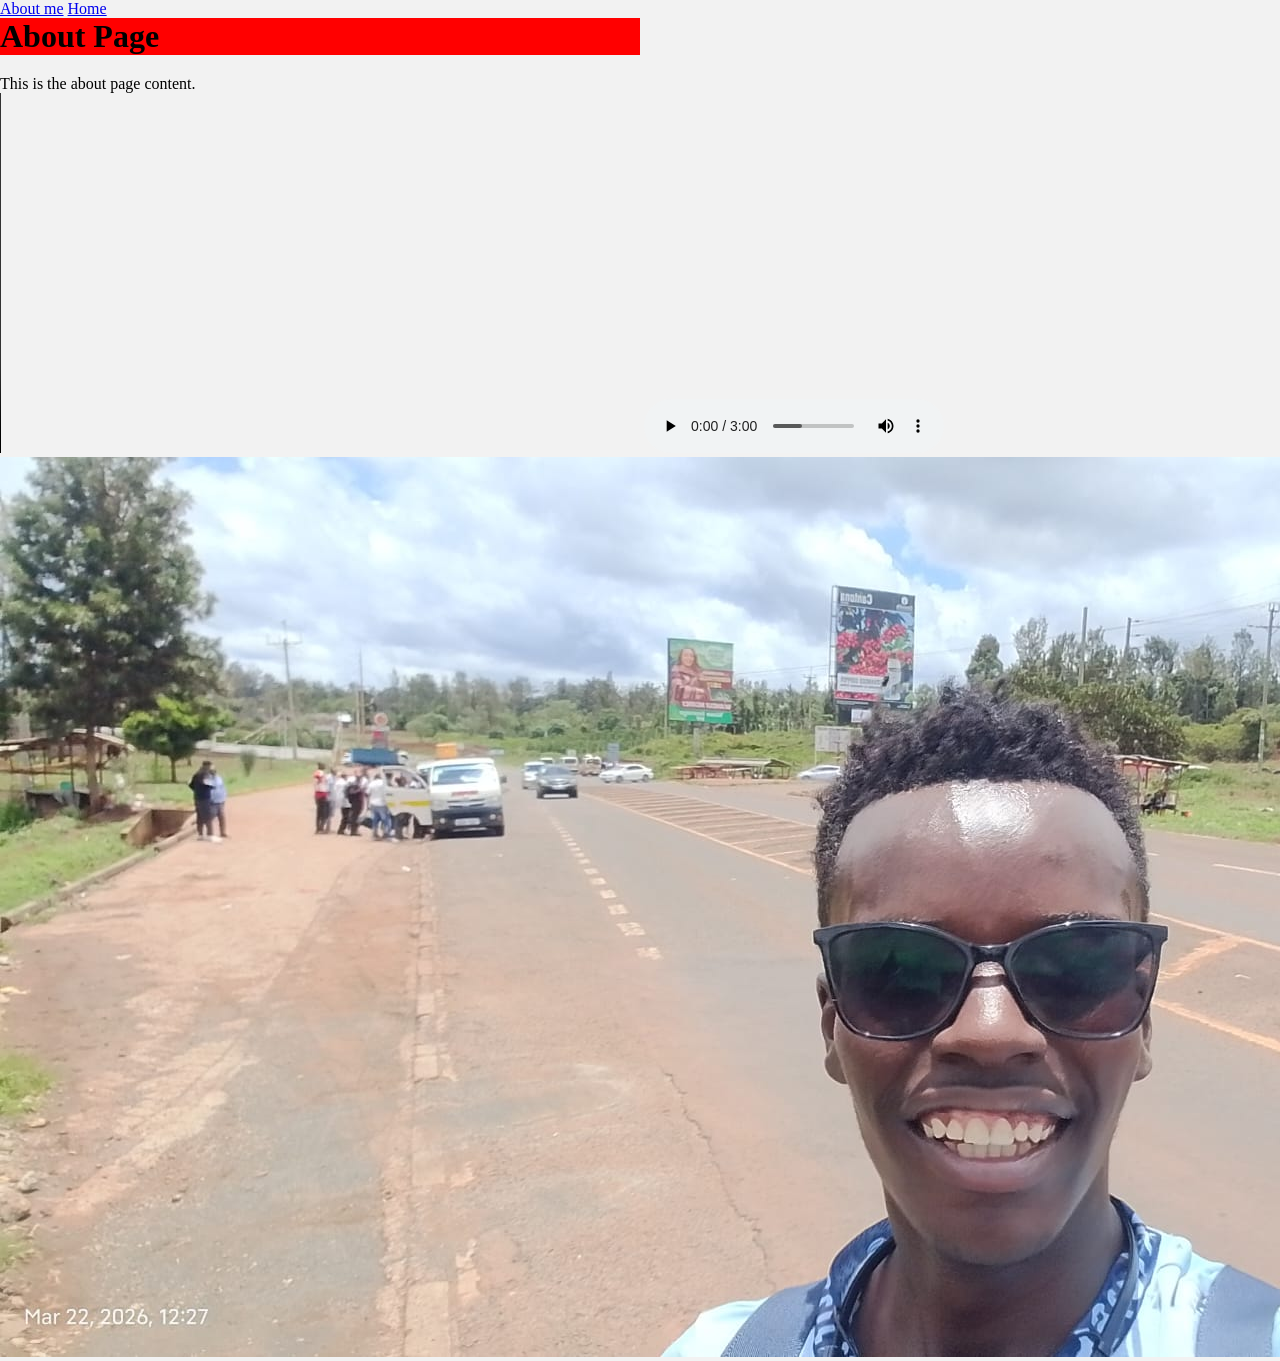
==== about.html @ 30c7c5c8 "first commit" ====
<!DOCTYPE html>
<html lang="en">

<head>
    <meta charset="UTF-8">
    <meta name="viewport" content="width=device-width, initial-scale=1.0">
    <title>about me</title>
    <link rel="stylesheet" href="style.css">
</head>

<body>
    <nav>
        <a href="about.html">About me</a>
        <a href="index.html">Home</a>

    </nav>

    <h1 id="Special">About Page</h1>
    <p>This is the about page content.</p>

    <video controls width="640" height="360">
        <source src="videoplayback.mp4" type="video/mp4">
    </video>

    <audio controls>
        <source src="Degree.mp3" type="audio/mpeg">
    </audio>

    <img class="pic1" src="me2.jpeg" alt="personal image">

</body>

</html>
---- style.css ----
/** Styling rule 

Select the element u want to style




**/
*{

    margin: 0;
    padding: 0;
    box-sizing: border-box;
}

body {

background-color:#f2f2f2;


}

#Special{

background-color: red;
width:50%;
margin-bottom: 20px;
}


.head1{

background-color: yellow;
width:100%;
height: 100px;
border: 2px dashed black;
margin-bottom: 20px;
}

.profile-container{

    position: relative;
    border: 2px solid black;
    height: 70vh;
    width: 45%;
}

.cover-photo{

    border: 2px solid green;
    height:200px;
}

.profile-photo{

    position: absolute;
    top:27%;
    left:5%;
    border: 2px solid orange;
    height: 150px;
    width: 150px;
    border-radius: 50%;

}

.Main{

    display: flex;
    border: 2px solid green;
    width: 80%;
    margin: auto;

}

.links{
    height: 100vh;
    border: 2px solid orange;
    width: 35%;

}

.posts{
    min-height: 100vh;
    border: 2px solid blue;
    width: 45%;
}
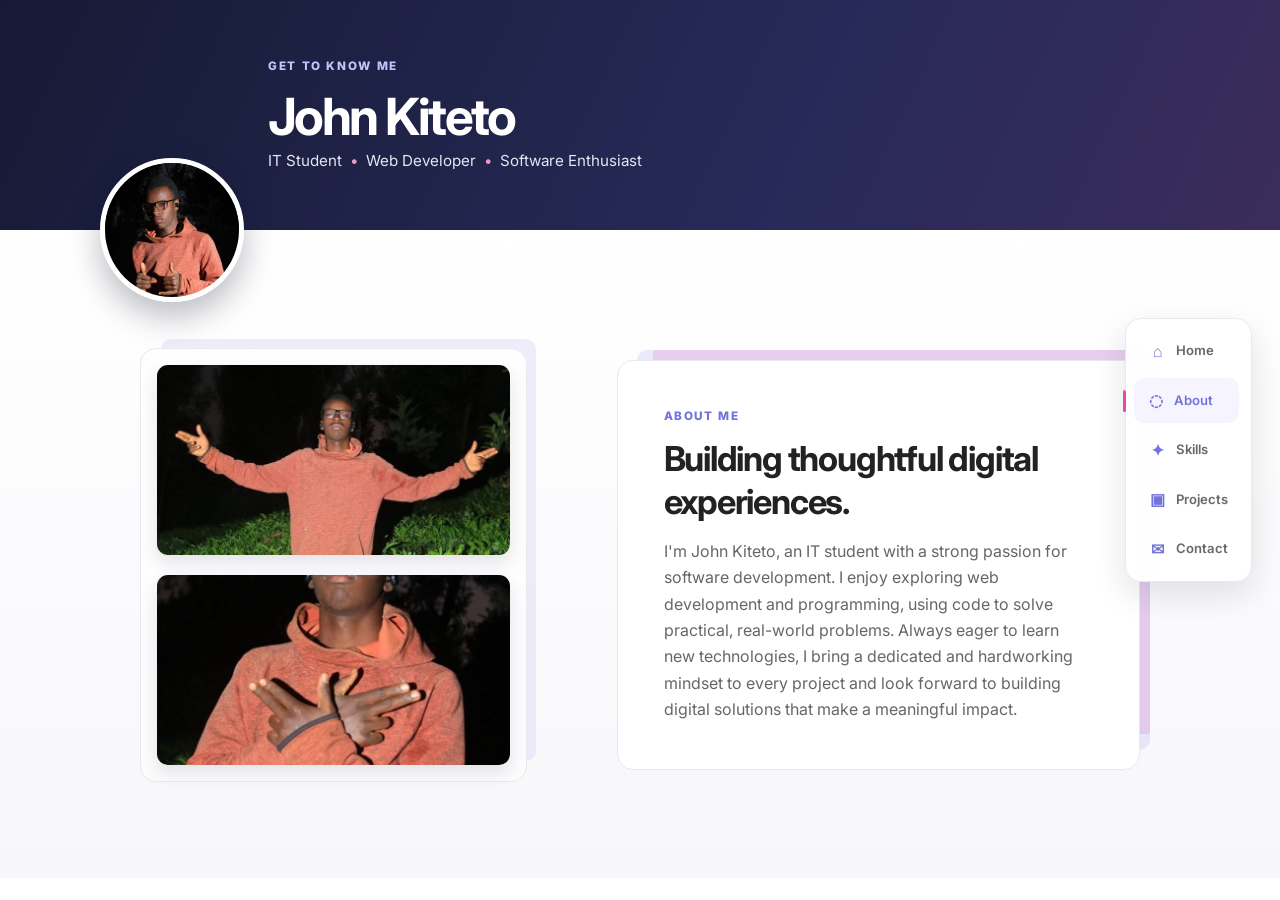
==== commit 128f58d9: "update3" ====
--- a/about.html
+++ b/about.html
@@ -1,33 +1,60 @@
 <!DOCTYPE html>
 <html lang="en">
-
 <head>
     <meta charset="UTF-8">
     <meta name="viewport" content="width=device-width, initial-scale=1.0">
-    <title>about me</title>
+    <meta name="description" content="About John Kiteto, an IT student and aspiring software developer.">
+    <title>About | John Kiteto</title>
+    <link rel="preconnect" href="https://fonts.googleapis.com">
+    <link rel="preconnect" href="https://fonts.gstatic.com" crossorigin>
+    <link href="https://fonts.googleapis.com/css2?family=Inter:wght@400;500;600;700;800&display=swap" rel="stylesheet">
     <link rel="stylesheet" href="style.css">
 </head>
+<body>
+    <header class="site-header">
+        <div class="header-content container">
+            <img class="profile-image" src="Bazuu2.jpeg" alt="Portrait of John Kiteto">
+            <div class="identity">
+                <p class="eyebrow">Get to know me</p>
+                <h1>John Kiteto</h1>
+                <p>IT Student <span>•</span> Web Developer <span>•</span> Software Enthusiast</p>
+            </div>
+        </div>
+    </header>
 
-<body>
-    <nav>
-        <a href="about.html">About me</a>
-        <a href="index.html">Home</a>
+    <button class="menu-toggle" type="button" aria-label="Open navigation menu" aria-expanded="false" aria-controls="site-nav">
+        <span></span><span></span><span></span>
+    </button>
 
+    <nav class="side-nav" id="site-nav" aria-label="Main navigation">
+        <a class="nav-link" href="index.html"><span class="nav-icon">⌂</span><span>Home</span></a>
+        <a class="nav-link active" href="about.html" aria-current="page"><span class="nav-icon">◌</span><span>About</span></a>
+        <a class="nav-link" href="index.html#skills"><span class="nav-icon">✦</span><span>Skills</span></a>
+        <a class="nav-link" href="index.html#projects"><span class="nav-icon">▣</span><span>Projects</span></a>
+        <a class="nav-link" href="index.html#contact"><span class="nav-icon">✉</span><span>Contact</span></a>
     </nav>
 
-    <h1 id="Special">About Page</h1>
-    <p>This is the about page content.</p>
+    <main>
+        <section class="hero section" aria-labelledby="about-title">
+            <div class="about-layout">
+                <div class="about-media" aria-label="Photos of John Kiteto">
+                    <figure class="about-image-card">
+                        <img src="bazuu3.jpeg" alt="John Kiteto outdoors">
+                    </figure>
+                    <figure class="about-image-card">
+                        <img src="bazuu4.jpeg" alt="John Kiteto smiling">
+                    </figure>
+                </div>
 
-    <video controls width="640" height="360">
-        <source src="videoplayback.mp4" type="video/mp4">
-    </video>
+                <div class="about-copy">
+                    <p class="section-label">About me</p>
+                    <h2 id="about-title">Building thoughtful digital experiences.</h2>
+                    <p>I'm John Kiteto, an IT student with a strong passion for software development. I enjoy exploring web development and programming, using code to solve practical, real-world problems. Always eager to learn new technologies, I bring a dedicated and hardworking mindset to every project and look forward to building digital solutions that make a meaningful impact.</p>
+                </div>
+            </div>
+        </section>
+    </main>
 
-    <audio controls>
-        <source src="Degree.mp3" type="audio/mpeg">
-    </audio>
-
-    <img class="pic1" src="me2.jpeg" alt="personal image">
-
+    <script src="script.js"></script>
 </body>
-
-</html>+</html>
--- a/style.css
+++ b/style.css
@@ -1,86 +1,62 @@
-/** Styling rule 
+/* Base */
+:root { --primary: #7272da; --accent: #e84aa9; --ink: #222; --muted: #666; --soft: #f7f7fb; --line: #e8e8f0; }
+* { box-sizing: border-box; }
+html { scroll-behavior: smooth; }
+body { margin: 0; color: var(--ink); background: #fff; font-family: "Inter", sans-serif; line-height: 1.65; }
+.container { width: min(1080px, calc(100% - 48px)); margin: 0 auto; }
+.section { padding: 96px 32px; }
+.section-label, .eyebrow { margin: 0 0 10px; color: var(--primary); font-size: .73rem; font-weight: 800; letter-spacing: .14em; text-transform: uppercase; }
+h1, h2, p { margin-top: 0; }
 
-Select the element u want to style
+/* Header */
+.site-header { position: relative; min-height: 25vh; height: 230px; background: linear-gradient(115deg, #161a34 0%, #272a58 62%, #3b2c5b 100%); color: white; }
+.header-content { height: 100%; display: flex; align-items: center; gap: 30px; padding-left: 168px; }
+.profile-image { position: absolute; width: 144px; height: 144px; object-fit: cover; border: 5px solid #fff; border-radius: 50%; box-shadow: 0 14px 32px rgba(10, 13, 34, .28); transform: translateY(50%); left: max(24px, calc((100% - 1080px) / 2)); bottom: 0; z-index: 1; }
+.identity { padding-left: 0; }
+.identity .eyebrow { color: #c4c5ff; }
+.identity h1 { margin-bottom: 2px; font-size: clamp(2rem, 4vw, 3.2rem); line-height: 1.15; letter-spacing: -.05em; }
+.identity p:last-child { margin: 0; color: #e5e5f1; font-size: .95rem; }
+.identity span { color: #ef98c7; padding: 0 4px; }
 
+/* Fixed desktop navigation */
+.side-nav { position: fixed; z-index: 5; right: 28px; top: 50%; transform: translateY(-50%); display: grid; gap: 5px; padding: 10px; background: rgba(255, 255, 255, .94); border: 1px solid var(--line); border-radius: 16px; box-shadow: 0 12px 32px rgba(23, 25, 52, .12); backdrop-filter: blur(10px); }
+.nav-link { position: relative; display: flex; align-items: center; gap: 10px; padding: 9px 13px; border-radius: 10px; color: var(--muted); font-size: .82rem; font-weight: 600; text-decoration: none; transition: color .2s ease, background .2s ease, transform .2s ease; }
+.nav-icon { width: 17px; text-align: center; color: var(--primary); font-size: 1rem; }
+.nav-link::before { position: absolute; left: -11px; width: 3px; height: 0; border-radius: 4px; background: var(--accent); content: ""; transition: height .2s ease; }
+.nav-link:hover, .nav-link.active { color: var(--primary); background: #f6f5ff; transform: translateX(-2px); }
+.nav-link.active::before { height: 22px; }
+.menu-toggle { display: none; }
 
+/* Main content */
+.hero { padding-top: 118px; background: linear-gradient(180deg, #fff 0%, var(--soft) 100%); min-height: 630px; }
+.about-layout { display: grid; grid-template-columns: minmax(260px, .85fr) minmax(0, 1.15fr); align-items: center; gap: clamp(42px, 7vw, 96px); width: min(1000px, 100%); margin: 0 auto; }
+.about-media { display: grid; gap: 20px; padding: 16px; border: 1px solid var(--line); border-radius: 16px; background: rgba(255, 255, 255, .7); box-shadow: 15px -15px 0 -6px rgba(114, 114, 218, .11); }
+.about-image-card { margin: 0; overflow: hidden; border-radius: 11px; box-shadow: 0 8px 18px rgba(35, 36, 71, .12); }
+.about-image-card img { display: block; width: 100%; height: 190px; object-fit: cover; transition: transform .3s ease; }
+.about-image-card:hover img { transform: scale(1.045); }
+.about-image-card:hover { box-shadow: 0 14px 25px rgba(35, 36, 71, .18); transform: translateY(-3px); }
+.about-image-card { transition: transform .25s ease, box-shadow .25s ease; }
+.about-copy { padding: clamp(28px, 4vw, 46px); border: 1px solid var(--line); border-radius: 16px; background: #fff; box-shadow: 15px -15px 0 -5px rgba(114, 114, 218, .14), 23px -23px 0 -13px rgba(232, 74, 169, .18); animation: fade-up .8s cubic-bezier(.2, .8, .2, 1) both; }
+.about-copy h2 { margin-bottom: 15px; font-size: clamp(1.55rem, 3vw, 2.15rem); line-height: 1.25; letter-spacing: -.035em; }
+.about-copy p:last-child { margin-bottom: 0; color: var(--muted); font-size: 1rem; }
+.intro-card { position: relative; width: min(700px, 100%); margin: 0 auto; padding: clamp(30px, 5vw, 52px); border: 1px solid var(--line); border-radius: 16px; background: #fff; box-shadow: 15px -15px 0 -5px rgba(114, 114, 218, .14), 23px -23px 0 -13px rgba(232, 74, 169, .18); animation: fade-up .8s cubic-bezier(.2, .8, .2, 1) both; }
+.intro-card h2, .support-section h2 { margin-bottom: 15px; font-size: clamp(1.55rem, 3vw, 2.15rem); line-height: 1.25; letter-spacing: -.035em; }
+.intro-card p:last-child { margin-bottom: 0; color: var(--muted); font-size: 1rem; }
+.laptop-gallery { display: flex; justify-content: center; gap: clamp(18px, 4vw, 48px); margin: 86px auto 0; width: min(760px, 100%); }
+.laptop-card { width: 180px; padding: 14px 13px 10px; border: 1px solid var(--line); border-radius: 13px; background: rgba(255,255,255,.8); text-align: center; box-shadow: 0 8px 18px rgba(35, 36, 71, .06); transition: transform .25s ease, box-shadow .25s ease; }
+.laptop-card:hover { transform: translateY(-8px) scale(1.035); box-shadow: 0 17px 28px rgba(35, 36, 71, .16); }
+.laptop-screen { position: relative; height: 96px; display: grid; place-items: center; border: 5px solid #252942; border-bottom-width: 7px; border-radius: 8px 8px 3px 3px; background: #f7f7ff; overflow: hidden; }
+.laptop-screen::after { position: absolute; inset: 13px; border-radius: 3px; background: linear-gradient(135deg, rgba(255,255,255,.8), transparent); content: ""; }
+.laptop-screen span { position: relative; z-index: 1; font-size: 1.4rem; font-weight: 800; }
+.laptop-purple .laptop-screen { background: #e8e6ff; color: var(--primary); }.laptop-pink .laptop-screen { background: #ffe8f3; color: var(--accent); }.laptop-dark .laptop-screen { background: #343761; color: #fff; }
+.laptop-base { width: calc(100% + 18px); height: 8px; margin: 0 -9px; border-radius: 1px 1px 8px 8px; background: #b9bac5; }
+.laptop-card p { margin: 10px 0 0; color: var(--muted); font-size: .72rem; font-weight: 700; }
+.support-section { padding-block: 80px; border-top: 1px solid var(--line); text-align: center; }.support-section:nth-of-type(odd) { background: var(--soft); }.support-section h2 { margin-inline: auto; max-width: 620px; }
+.skill-list { display: flex; flex-wrap: wrap; justify-content: center; gap: 10px; margin-top: 25px; }.skill-list span { padding: 8px 14px; border-radius: 100px; background: #f0efff; color: #5555ad; font-size: .82rem; font-weight: 600; }.contact-link { color: var(--accent); font-weight: 700; text-decoration: none; }.contact-link:hover { text-decoration: underline; }
 
+@keyframes fade-up { from { opacity: 0; transform: translateY(24px); } to { opacity: 1; transform: translateY(0); } }
 
-**/
-*{
-
-    margin: 0;
-    padding: 0;
-    box-sizing: border-box;
-}
-
-body {
-
-background-color:#f2f2f2;
-
-
-}
-
-#Special{
-
-background-color: red;
-width:50%;
-margin-bottom: 20px;
-}
-
-
-.head1{
-
-background-color: yellow;
-width:100%;
-height: 100px;
-border: 2px dashed black;
-margin-bottom: 20px;
-}
-
-.profile-container{
-
-    position: relative;
-    border: 2px solid black;
-    height: 70vh;
-    width: 45%;
-}
-
-.cover-photo{
-
-    border: 2px solid green;
-    height:200px;
-}
-
-.profile-photo{
-
-    position: absolute;
-    top:27%;
-    left:5%;
-    border: 2px solid orange;
-    height: 150px;
-    width: 150px;
-    border-radius: 50%;
-
-}
-
-.Main{
-
-    display: flex;
-    border: 2px solid green;
-    width: 80%;
-    margin: auto;
-
-}
-
-.links{
-    height: 100vh;
-    border: 2px solid orange;
-    width: 35%;
-
-}
-
-.posts{
-    min-height: 100vh;
-    border: 2px solid blue;
-    width: 45%;
-}
+/* Responsive layout */
+@media (max-width: 820px) { .site-header { height: 245px; }.header-content { padding-left: 142px; }.profile-image { width: 118px; height: 118px; }.side-nav { right: 16px; }.nav-link { padding: 8px 10px; }.nav-link span:last-child { display: none; }.hero { padding-top: 96px; }.about-layout { gap: 32px; }.about-image-card img { height: 160px; }.about-copy { padding: 30px; } }
+@media (max-width: 600px) { .site-header { height: 345px; }.header-content { justify-content: center; padding: 32px 24px 100px; text-align: center; }.profile-image { top: auto; bottom: 0; left: 50%; width: 132px; height: 132px; transform: translate(-50%, 50%); }.identity { padding-top: 0; }.identity h1 { font-size: 2.25rem; }.identity p:last-child { font-size: .8rem; }.menu-toggle { position: fixed; top: 16px; right: 16px; z-index: 7; display: grid; gap: 4px; width: 44px; height: 44px; padding: 12px; border: 1px solid var(--line); border-radius: 12px; background: #fff; box-shadow: 0 8px 22px rgba(23, 25, 52, .14); cursor: pointer; }.menu-toggle span { height: 2px; background: var(--primary); transition: transform .2s ease, opacity .2s ease; }.menu-toggle[aria-expanded="true"] span:first-child { transform: translateY(6px) rotate(45deg); }.menu-toggle[aria-expanded="true"] span:nth-child(2) { opacity: 0; }.menu-toggle[aria-expanded="true"] span:last-child { transform: translateY(-6px) rotate(-45deg); }.side-nav { top: 70px; right: 16px; transform: translateX(130%); width: 190px; gap: 7px; padding: 12px; transition: transform .25s ease; }.side-nav.open { transform: translateX(0); }.nav-link span:last-child { display: inline; }.nav-link { padding: 10px 13px; }.hero, .section { padding-inline: 20px; }.hero { padding-top: 92px; }.about-layout { grid-template-columns: 1fr; gap: 36px; }.about-image-card img { height: min(58vw, 280px); }.about-copy { padding: 30px 24px; box-shadow: 11px -11px 0 -5px rgba(114, 114, 218, .14), 16px -16px 0 -11px rgba(232, 74, 169, .18); }.intro-card { padding: 30px 24px; box-shadow: 11px -11px 0 -5px rgba(114, 114, 218, .14), 16px -16px 0 -11px rgba(232, 74, 169, .18); }.laptop-gallery { display: grid; grid-template-columns: repeat(2, minmax(0, 1fr)); gap: 16px; margin-top: 62px; }.laptop-card { width: 100%; }.laptop-card:last-child { grid-column: 1 / -1; width: calc(50% - 8px); justify-self: center; } }
+@media (max-width: 380px) { .identity p:last-child span { padding: 0 1px; }.laptop-gallery { grid-template-columns: 1fr; }.laptop-card:last-child { grid-column: auto; width: 100%; } }
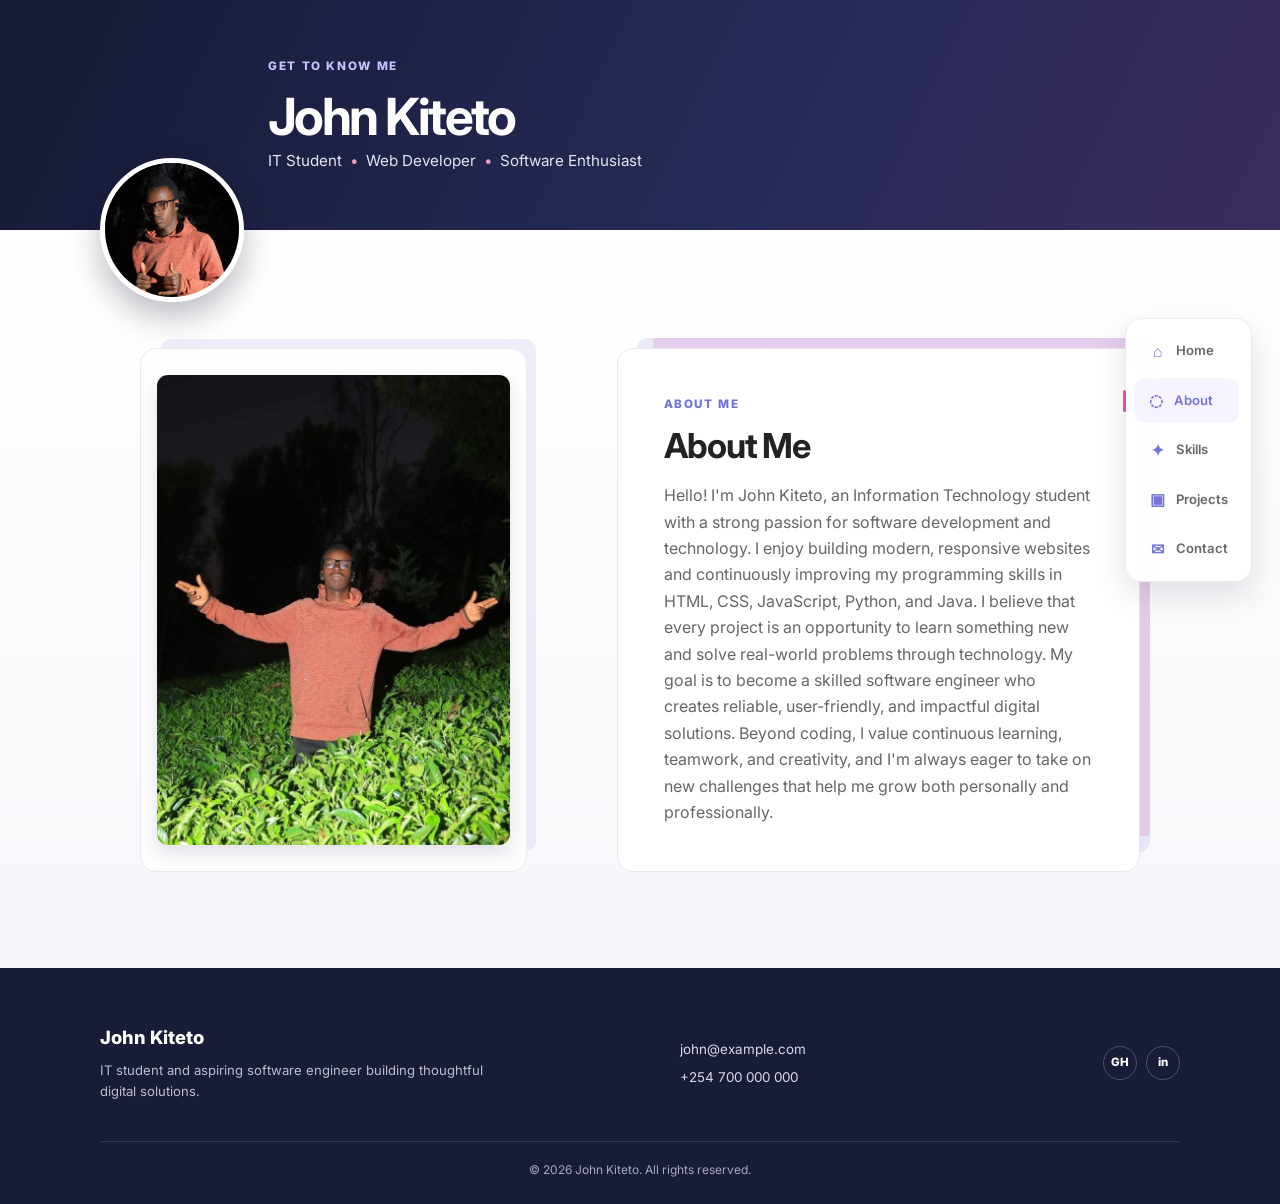
==== commit fd3b529a: "update6" ====
--- a/about.html
+++ b/about.html
@@ -37,24 +37,23 @@
     <main>
         <section class="hero section" aria-labelledby="about-title">
             <div class="about-layout">
-                <div class="about-media" aria-label="Photos of John Kiteto">
+                <div class="about-media about-media--single" aria-label="Photo of John Kiteto">
                     <figure class="about-image-card">
                         <img src="bazuu3.jpeg" alt="John Kiteto outdoors">
-                    </figure>
-                    <figure class="about-image-card">
-                        <img src="bazuu4.jpeg" alt="John Kiteto smiling">
                     </figure>
                 </div>
 
                 <div class="about-copy">
                     <p class="section-label">About me</p>
-                    <h2 id="about-title">Building thoughtful digital experiences.</h2>
-                    <p>I'm John Kiteto, an IT student with a strong passion for software development. I enjoy exploring web development and programming, using code to solve practical, real-world problems. Always eager to learn new technologies, I bring a dedicated and hardworking mindset to every project and look forward to building digital solutions that make a meaningful impact.</p>
+                    <h2 id="about-title">About Me</h2>
+                    <p>Hello! I'm John Kiteto, an Information Technology student with a strong passion for software development and technology. I enjoy building modern, responsive websites and continuously improving my programming skills in HTML, CSS, JavaScript, Python, and Java. I believe that every project is an opportunity to learn something new and solve real-world problems through technology. My goal is to become a skilled software engineer who creates reliable, user-friendly, and impactful digital solutions. Beyond coding, I value continuous learning, teamwork, and creativity, and I'm always eager to take on new challenges that help me grow both personally and professionally.</p>
                 </div>
             </div>
         </section>
     </main>
 
+    <div data-site-footer></div>
+
     <script src="script.js"></script>
 </body>
 </html>
--- a/style.css
+++ b/style.css
@@ -36,6 +36,8 @@
 .about-image-card:hover img { transform: scale(1.045); }
 .about-image-card:hover { box-shadow: 0 14px 25px rgba(35, 36, 71, .18); transform: translateY(-3px); }
 .about-image-card { transition: transform .25s ease, box-shadow .25s ease; }
+.about-media--single { align-content: center; min-height: 100%; }
+.about-media--single .about-image-card img { height: 470px; }
 .about-copy { padding: clamp(28px, 4vw, 46px); border: 1px solid var(--line); border-radius: 16px; background: #fff; box-shadow: 15px -15px 0 -5px rgba(114, 114, 218, .14), 23px -23px 0 -13px rgba(232, 74, 169, .18); animation: fade-up .8s cubic-bezier(.2, .8, .2, 1) both; }
 .about-copy h2 { margin-bottom: 15px; font-size: clamp(1.55rem, 3vw, 2.15rem); line-height: 1.25; letter-spacing: -.035em; }
 .about-copy p:last-child { margin-bottom: 0; color: var(--muted); font-size: 1rem; }
@@ -54,9 +56,12 @@
 .support-section { padding-block: 80px; border-top: 1px solid var(--line); text-align: center; }.support-section:nth-of-type(odd) { background: var(--soft); }.support-section h2 { margin-inline: auto; max-width: 620px; }
 .skill-list { display: flex; flex-wrap: wrap; justify-content: center; gap: 10px; margin-top: 25px; }.skill-list span { padding: 8px 14px; border-radius: 100px; background: #f0efff; color: #5555ad; font-size: .82rem; font-weight: 600; }.contact-link { color: var(--accent); font-weight: 700; text-decoration: none; }.contact-link:hover { text-decoration: underline; }
 
+/* Shared footer */
+.site-footer { padding: 54px 0 24px; background: #181c37; color: #e5e5f1; }.footer-content { display: grid; grid-template-columns: minmax(220px, 1.4fr) 1fr auto; align-items: center; gap: 32px; }.footer-name { color: #fff; font-size: 1.15rem; font-weight: 800; text-decoration: none; }.footer-content p { max-width: 390px; margin: 7px 0 0; color: #bdbed0; font-size: .82rem; }.footer-contact { display: grid; gap: 6px; }.footer-contact a { color: #d9d9eb; font-size: .84rem; text-decoration: none; }.footer-contact a:hover, .footer-name:hover { color: #ef98c7; }.social-links { display: flex; gap: 9px; }.social-links a { display: grid; width: 34px; height: 34px; place-items: center; border: 1px solid rgba(255,255,255,.23); border-radius: 50%; color: #fff; font-size: .72rem; font-weight: 800; text-decoration: none; transition: background .2s ease, transform .2s ease; }.social-links a:hover { background: var(--primary); transform: translateY(-3px); }.copyright { margin: 38px auto 0; padding-top: 18px; width: min(1080px, calc(100% - 48px)); border-top: 1px solid rgba(255,255,255,.12); color: #a6a7bd; font-size: .75rem; text-align: center; }
+
 @keyframes fade-up { from { opacity: 0; transform: translateY(24px); } to { opacity: 1; transform: translateY(0); } }
 
 /* Responsive layout */
-@media (max-width: 820px) { .site-header { height: 245px; }.header-content { padding-left: 142px; }.profile-image { width: 118px; height: 118px; }.side-nav { right: 16px; }.nav-link { padding: 8px 10px; }.nav-link span:last-child { display: none; }.hero { padding-top: 96px; }.about-layout { gap: 32px; }.about-image-card img { height: 160px; }.about-copy { padding: 30px; } }
-@media (max-width: 600px) { .site-header { height: 345px; }.header-content { justify-content: center; padding: 32px 24px 100px; text-align: center; }.profile-image { top: auto; bottom: 0; left: 50%; width: 132px; height: 132px; transform: translate(-50%, 50%); }.identity { padding-top: 0; }.identity h1 { font-size: 2.25rem; }.identity p:last-child { font-size: .8rem; }.menu-toggle { position: fixed; top: 16px; right: 16px; z-index: 7; display: grid; gap: 4px; width: 44px; height: 44px; padding: 12px; border: 1px solid var(--line); border-radius: 12px; background: #fff; box-shadow: 0 8px 22px rgba(23, 25, 52, .14); cursor: pointer; }.menu-toggle span { height: 2px; background: var(--primary); transition: transform .2s ease, opacity .2s ease; }.menu-toggle[aria-expanded="true"] span:first-child { transform: translateY(6px) rotate(45deg); }.menu-toggle[aria-expanded="true"] span:nth-child(2) { opacity: 0; }.menu-toggle[aria-expanded="true"] span:last-child { transform: translateY(-6px) rotate(-45deg); }.side-nav { top: 70px; right: 16px; transform: translateX(130%); width: 190px; gap: 7px; padding: 12px; transition: transform .25s ease; }.side-nav.open { transform: translateX(0); }.nav-link span:last-child { display: inline; }.nav-link { padding: 10px 13px; }.hero, .section { padding-inline: 20px; }.hero { padding-top: 92px; }.about-layout { grid-template-columns: 1fr; gap: 36px; }.about-image-card img { height: min(58vw, 280px); }.about-copy { padding: 30px 24px; box-shadow: 11px -11px 0 -5px rgba(114, 114, 218, .14), 16px -16px 0 -11px rgba(232, 74, 169, .18); }.intro-card { padding: 30px 24px; box-shadow: 11px -11px 0 -5px rgba(114, 114, 218, .14), 16px -16px 0 -11px rgba(232, 74, 169, .18); }.laptop-gallery { display: grid; grid-template-columns: repeat(2, minmax(0, 1fr)); gap: 16px; margin-top: 62px; }.laptop-card { width: 100%; }.laptop-card:last-child { grid-column: 1 / -1; width: calc(50% - 8px); justify-self: center; } }
+@media (max-width: 820px) { .site-header { height: 245px; }.header-content { padding-left: 142px; }.profile-image { width: 118px; height: 118px; }.side-nav { right: 16px; }.nav-link { padding: 8px 10px; }.nav-link span:last-child { display: none; }.hero { padding-top: 96px; }.about-layout { gap: 32px; }.about-image-card img { height: 160px; }.about-media--single .about-image-card img { height: 390px; }.about-copy { padding: 30px; }.footer-content { grid-template-columns: 1.3fr 1fr auto; gap: 20px; } }
+@media (max-width: 600px) { .site-header { height: 345px; }.header-content { justify-content: center; padding: 32px 24px 100px; text-align: center; }.profile-image { top: auto; bottom: 0; left: 50%; width: 132px; height: 132px; transform: translate(-50%, 50%); }.identity { padding-top: 0; }.identity h1 { font-size: 2.25rem; }.identity p:last-child { font-size: .8rem; }.menu-toggle { position: fixed; top: 16px; right: 16px; z-index: 7; display: grid; gap: 4px; width: 44px; height: 44px; padding: 12px; border: 1px solid var(--line); border-radius: 12px; background: #fff; box-shadow: 0 8px 22px rgba(23, 25, 52, .14); cursor: pointer; }.menu-toggle span { height: 2px; background: var(--primary); transition: transform .2s ease, opacity .2s ease; }.menu-toggle[aria-expanded="true"] span:first-child { transform: translateY(6px) rotate(45deg); }.menu-toggle[aria-expanded="true"] span:nth-child(2) { opacity: 0; }.menu-toggle[aria-expanded="true"] span:last-child { transform: translateY(-6px) rotate(-45deg); }.side-nav { top: 70px; right: 16px; transform: translateX(130%); width: 190px; gap: 7px; padding: 12px; transition: transform .25s ease; }.side-nav.open { transform: translateX(0); }.nav-link span:last-child { display: inline; }.nav-link { padding: 10px 13px; }.hero, .section { padding-inline: 20px; }.hero { padding-top: 92px; }.about-layout { grid-template-columns: 1fr; gap: 36px; }.about-image-card img { height: min(58vw, 280px); }.about-media--single .about-image-card img { height: min(105vw, 440px); }.about-copy { padding: 30px 24px; box-shadow: 11px -11px 0 -5px rgba(114, 114, 218, .14), 16px -16px 0 -11px rgba(232, 74, 169, .18); }.intro-card { padding: 30px 24px; box-shadow: 11px -11px 0 -5px rgba(114, 114, 218, .14), 16px -16px 0 -11px rgba(232, 74, 169, .18); }.laptop-gallery { display: grid; grid-template-columns: repeat(2, minmax(0, 1fr)); gap: 16px; margin-top: 62px; }.laptop-card { width: 100%; }.laptop-card:last-child { grid-column: 1 / -1; width: calc(50% - 8px); justify-self: center; }.footer-content { grid-template-columns: 1fr; text-align: center; }.footer-content p { margin-inline: auto; }.footer-contact { justify-items: center; }.social-links { justify-content: center; }.copyright { width: min(100% - 40px, 1080px); margin-top: 30px; } }
 @media (max-width: 380px) { .identity p:last-child span { padding: 0 1px; }.laptop-gallery { grid-template-columns: 1fr; }.laptop-card:last-child { grid-column: auto; width: 100%; } }
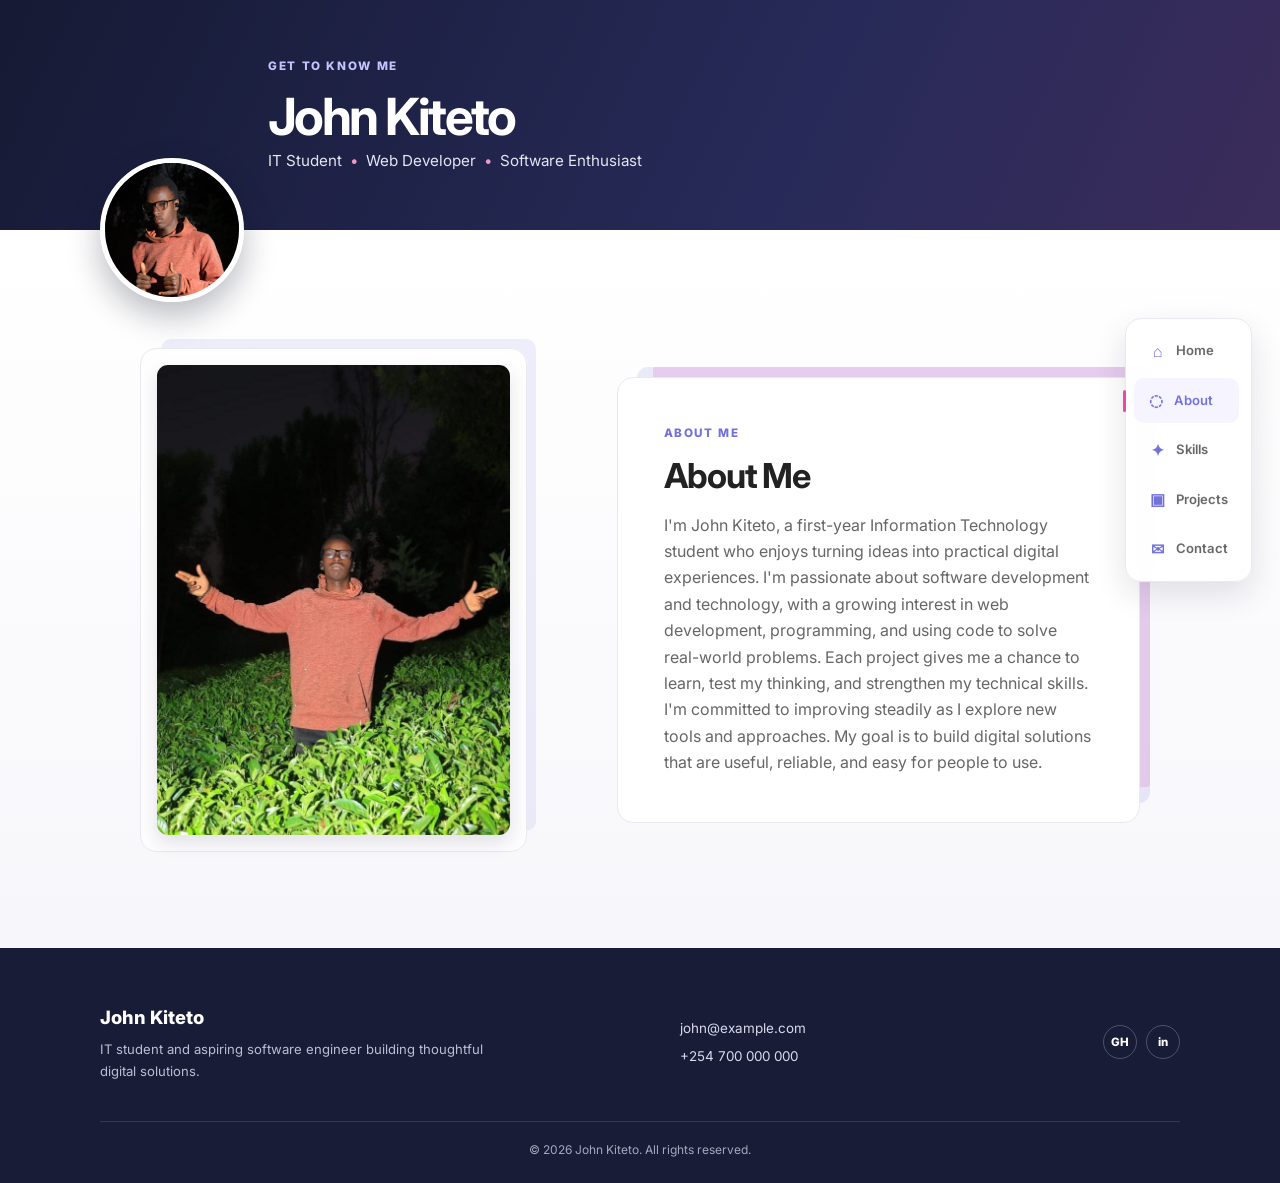
==== commit f64f77f5: "update7" ====
--- a/about.html
+++ b/about.html
@@ -46,7 +46,7 @@
                 <div class="about-copy">
                     <p class="section-label">About me</p>
                     <h2 id="about-title">About Me</h2>
-                    <p>Hello! I'm John Kiteto, an Information Technology student with a strong passion for software development and technology. I enjoy building modern, responsive websites and continuously improving my programming skills in HTML, CSS, JavaScript, Python, and Java. I believe that every project is an opportunity to learn something new and solve real-world problems through technology. My goal is to become a skilled software engineer who creates reliable, user-friendly, and impactful digital solutions. Beyond coding, I value continuous learning, teamwork, and creativity, and I'm always eager to take on new challenges that help me grow both personally and professionally.</p>
+                    <p>I'm John Kiteto, a first-year Information Technology student who enjoys turning ideas into practical digital experiences. I'm passionate about software development and technology, with a growing interest in web development, programming, and using code to solve real-world problems. Each project gives me a chance to learn, test my thinking, and strengthen my technical skills. I'm committed to improving steadily as I explore new tools and approaches. My goal is to build digital solutions that are useful, reliable, and easy for people to use.</p>
                 </div>
             </div>
         </section>
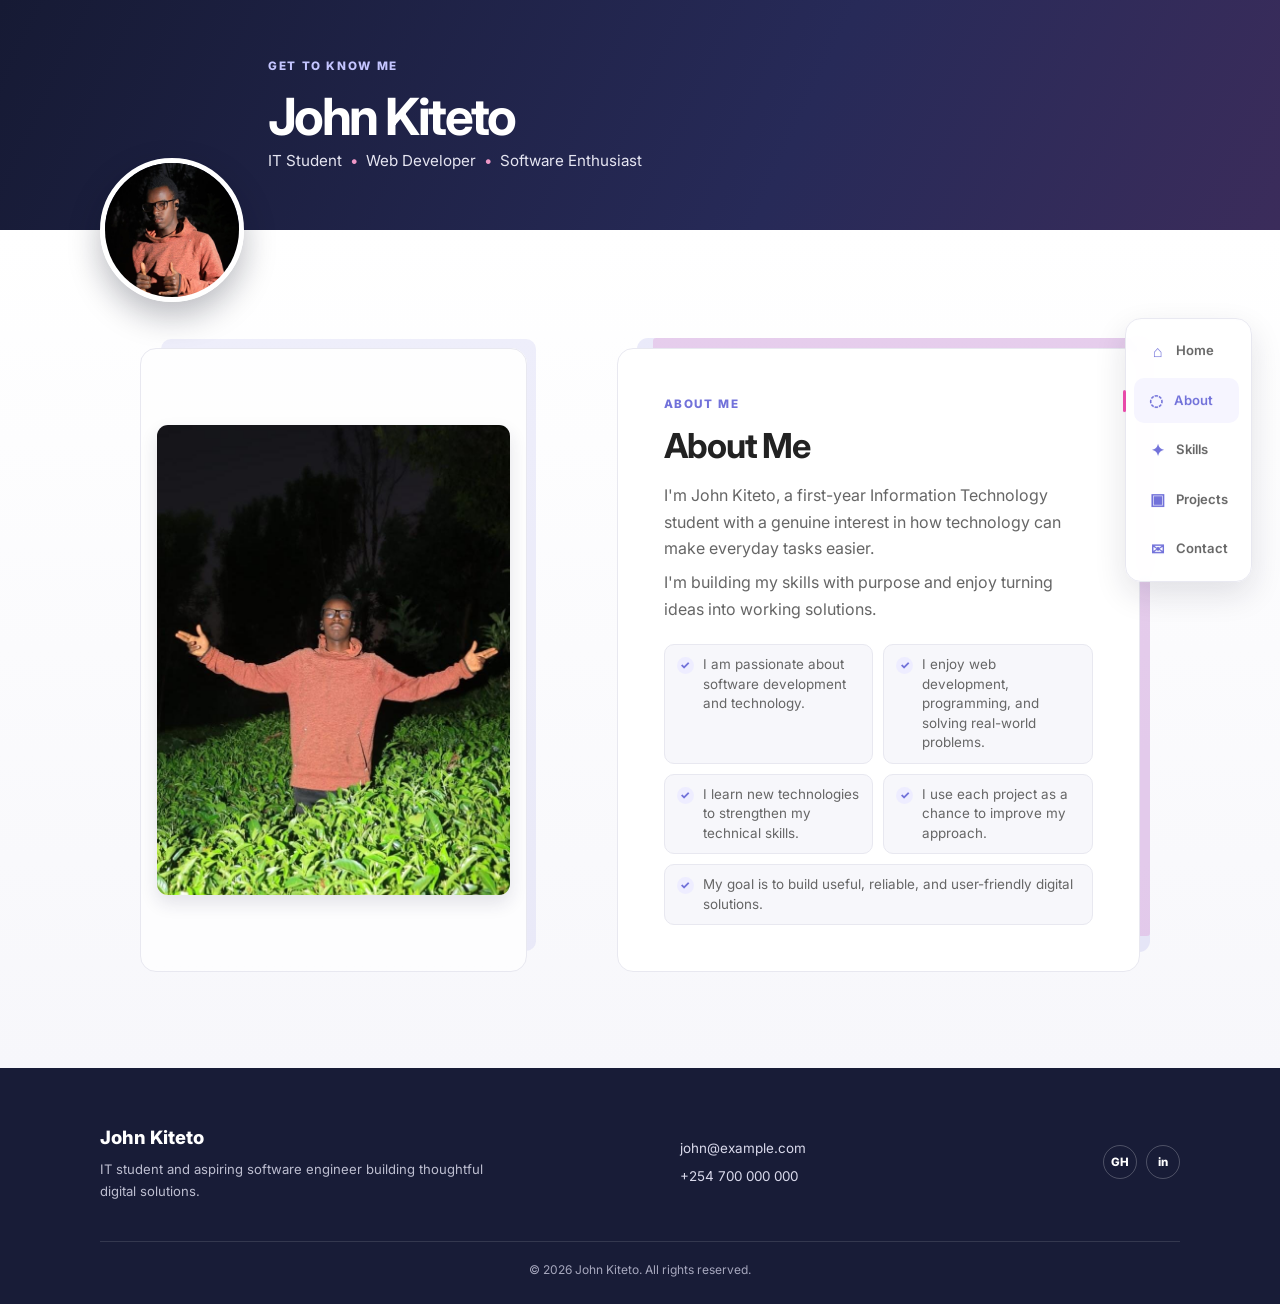
==== commit 143166a0: "update8" ====
--- a/about.html
+++ b/about.html
@@ -46,7 +46,17 @@
                 <div class="about-copy">
                     <p class="section-label">About me</p>
                     <h2 id="about-title">About Me</h2>
-                    <p>I'm John Kiteto, a first-year Information Technology student who enjoys turning ideas into practical digital experiences. I'm passionate about software development and technology, with a growing interest in web development, programming, and using code to solve real-world problems. Each project gives me a chance to learn, test my thinking, and strengthen my technical skills. I'm committed to improving steadily as I explore new tools and approaches. My goal is to build digital solutions that are useful, reliable, and easy for people to use.</p>
+                    <div class="about-introduction">
+                        <p>I'm John Kiteto, a first-year Information Technology student with a genuine interest in how technology can make everyday tasks easier.</p>
+                        <p>I'm building my skills with purpose and enjoy turning ideas into working solutions.</p>
+                    </div>
+                    <ul class="about-highlights" aria-label="About John Kiteto">
+                        <li>I am passionate about software development and technology.</li>
+                        <li>I enjoy web development, programming, and solving real-world problems.</li>
+                        <li>I learn new technologies to strengthen my technical skills.</li>
+                        <li>I use each project as a chance to improve my approach.</li>
+                        <li>My goal is to build useful, reliable, and user-friendly digital solutions.</li>
+                    </ul>
                 </div>
             </div>
         </section>
--- a/style.css
+++ b/style.css
@@ -40,7 +40,13 @@
 .about-media--single .about-image-card img { height: 470px; }
 .about-copy { padding: clamp(28px, 4vw, 46px); border: 1px solid var(--line); border-radius: 16px; background: #fff; box-shadow: 15px -15px 0 -5px rgba(114, 114, 218, .14), 23px -23px 0 -13px rgba(232, 74, 169, .18); animation: fade-up .8s cubic-bezier(.2, .8, .2, 1) both; }
 .about-copy h2 { margin-bottom: 15px; font-size: clamp(1.55rem, 3vw, 2.15rem); line-height: 1.25; letter-spacing: -.035em; }
-.about-copy p:last-child { margin-bottom: 0; color: var(--muted); font-size: 1rem; }
+.about-introduction { margin-bottom: 22px; color: var(--muted); font-size: 1rem; }
+.about-introduction p { margin-bottom: 8px; }
+.about-introduction p:last-child { margin-bottom: 0; }
+.about-highlights { display: grid; grid-template-columns: repeat(2, minmax(0, 1fr)); gap: 10px; margin: 0; padding: 0; list-style: none; }
+.about-highlights li { display: flex; align-items: flex-start; gap: 9px; padding: 10px 12px; border: 1px solid var(--line); border-radius: 10px; background: var(--soft); color: var(--muted); font-size: .84rem; line-height: 1.45; }
+.about-highlights li::before { flex: 0 0 auto; width: 17px; height: 17px; margin-top: 2px; border-radius: 50%; background: #eeedff; color: var(--primary); content: "✓"; font-size: .7rem; font-weight: 800; line-height: 17px; text-align: center; }
+.about-highlights li:last-child { grid-column: 1 / -1; }
 .intro-card { position: relative; width: min(700px, 100%); margin: 0 auto; padding: clamp(30px, 5vw, 52px); border: 1px solid var(--line); border-radius: 16px; background: #fff; box-shadow: 15px -15px 0 -5px rgba(114, 114, 218, .14), 23px -23px 0 -13px rgba(232, 74, 169, .18); animation: fade-up .8s cubic-bezier(.2, .8, .2, 1) both; }
 .intro-card h2, .support-section h2 { margin-bottom: 15px; font-size: clamp(1.55rem, 3vw, 2.15rem); line-height: 1.25; letter-spacing: -.035em; }
 .intro-card p:last-child { margin-bottom: 0; color: var(--muted); font-size: 1rem; }
@@ -63,5 +69,5 @@
 
 /* Responsive layout */
 @media (max-width: 820px) { .site-header { height: 245px; }.header-content { padding-left: 142px; }.profile-image { width: 118px; height: 118px; }.side-nav { right: 16px; }.nav-link { padding: 8px 10px; }.nav-link span:last-child { display: none; }.hero { padding-top: 96px; }.about-layout { gap: 32px; }.about-image-card img { height: 160px; }.about-media--single .about-image-card img { height: 390px; }.about-copy { padding: 30px; }.footer-content { grid-template-columns: 1.3fr 1fr auto; gap: 20px; } }
-@media (max-width: 600px) { .site-header { height: 345px; }.header-content { justify-content: center; padding: 32px 24px 100px; text-align: center; }.profile-image { top: auto; bottom: 0; left: 50%; width: 132px; height: 132px; transform: translate(-50%, 50%); }.identity { padding-top: 0; }.identity h1 { font-size: 2.25rem; }.identity p:last-child { font-size: .8rem; }.menu-toggle { position: fixed; top: 16px; right: 16px; z-index: 7; display: grid; gap: 4px; width: 44px; height: 44px; padding: 12px; border: 1px solid var(--line); border-radius: 12px; background: #fff; box-shadow: 0 8px 22px rgba(23, 25, 52, .14); cursor: pointer; }.menu-toggle span { height: 2px; background: var(--primary); transition: transform .2s ease, opacity .2s ease; }.menu-toggle[aria-expanded="true"] span:first-child { transform: translateY(6px) rotate(45deg); }.menu-toggle[aria-expanded="true"] span:nth-child(2) { opacity: 0; }.menu-toggle[aria-expanded="true"] span:last-child { transform: translateY(-6px) rotate(-45deg); }.side-nav { top: 70px; right: 16px; transform: translateX(130%); width: 190px; gap: 7px; padding: 12px; transition: transform .25s ease; }.side-nav.open { transform: translateX(0); }.nav-link span:last-child { display: inline; }.nav-link { padding: 10px 13px; }.hero, .section { padding-inline: 20px; }.hero { padding-top: 92px; }.about-layout { grid-template-columns: 1fr; gap: 36px; }.about-image-card img { height: min(58vw, 280px); }.about-media--single .about-image-card img { height: min(105vw, 440px); }.about-copy { padding: 30px 24px; box-shadow: 11px -11px 0 -5px rgba(114, 114, 218, .14), 16px -16px 0 -11px rgba(232, 74, 169, .18); }.intro-card { padding: 30px 24px; box-shadow: 11px -11px 0 -5px rgba(114, 114, 218, .14), 16px -16px 0 -11px rgba(232, 74, 169, .18); }.laptop-gallery { display: grid; grid-template-columns: repeat(2, minmax(0, 1fr)); gap: 16px; margin-top: 62px; }.laptop-card { width: 100%; }.laptop-card:last-child { grid-column: 1 / -1; width: calc(50% - 8px); justify-self: center; }.footer-content { grid-template-columns: 1fr; text-align: center; }.footer-content p { margin-inline: auto; }.footer-contact { justify-items: center; }.social-links { justify-content: center; }.copyright { width: min(100% - 40px, 1080px); margin-top: 30px; } }
+@media (max-width: 600px) { .site-header { height: 345px; }.header-content { justify-content: center; padding: 32px 24px 100px; text-align: center; }.profile-image { top: auto; bottom: 0; left: 50%; width: 132px; height: 132px; transform: translate(-50%, 50%); }.identity { padding-top: 0; }.identity h1 { font-size: 2.25rem; }.identity p:last-child { font-size: .8rem; }.menu-toggle { position: fixed; top: 16px; right: 16px; z-index: 7; display: grid; gap: 4px; width: 44px; height: 44px; padding: 12px; border: 1px solid var(--line); border-radius: 12px; background: #fff; box-shadow: 0 8px 22px rgba(23, 25, 52, .14); cursor: pointer; }.menu-toggle span { height: 2px; background: var(--primary); transition: transform .2s ease, opacity .2s ease; }.menu-toggle[aria-expanded="true"] span:first-child { transform: translateY(6px) rotate(45deg); }.menu-toggle[aria-expanded="true"] span:nth-child(2) { opacity: 0; }.menu-toggle[aria-expanded="true"] span:last-child { transform: translateY(-6px) rotate(-45deg); }.side-nav { top: 70px; right: 16px; transform: translateX(130%); width: 190px; gap: 7px; padding: 12px; transition: transform .25s ease; }.side-nav.open { transform: translateX(0); }.nav-link span:last-child { display: inline; }.nav-link { padding: 10px 13px; }.hero, .section { padding-inline: 20px; }.hero { padding-top: 92px; }.about-layout { grid-template-columns: 1fr; gap: 36px; }.about-image-card img { height: min(58vw, 280px); }.about-media--single .about-image-card img { height: min(105vw, 440px); }.about-copy { padding: 30px 24px; box-shadow: 11px -11px 0 -5px rgba(114, 114, 218, .14), 16px -16px 0 -11px rgba(232, 74, 169, .18); }.about-highlights { grid-template-columns: 1fr; }.about-highlights li:last-child { grid-column: auto; }.intro-card { padding: 30px 24px; box-shadow: 11px -11px 0 -5px rgba(114, 114, 218, .14), 16px -16px 0 -11px rgba(232, 74, 169, .18); }.laptop-gallery { display: grid; grid-template-columns: repeat(2, minmax(0, 1fr)); gap: 16px; margin-top: 62px; }.laptop-card { width: 100%; }.laptop-card:last-child { grid-column: 1 / -1; width: calc(50% - 8px); justify-self: center; }.footer-content { grid-template-columns: 1fr; text-align: center; }.footer-content p { margin-inline: auto; }.footer-contact { justify-items: center; }.social-links { justify-content: center; }.copyright { width: min(100% - 40px, 1080px); margin-top: 30px; } }
 @media (max-width: 380px) { .identity p:last-child span { padding: 0 1px; }.laptop-gallery { grid-template-columns: 1fr; }.laptop-card:last-child { grid-column: auto; width: 100%; } }
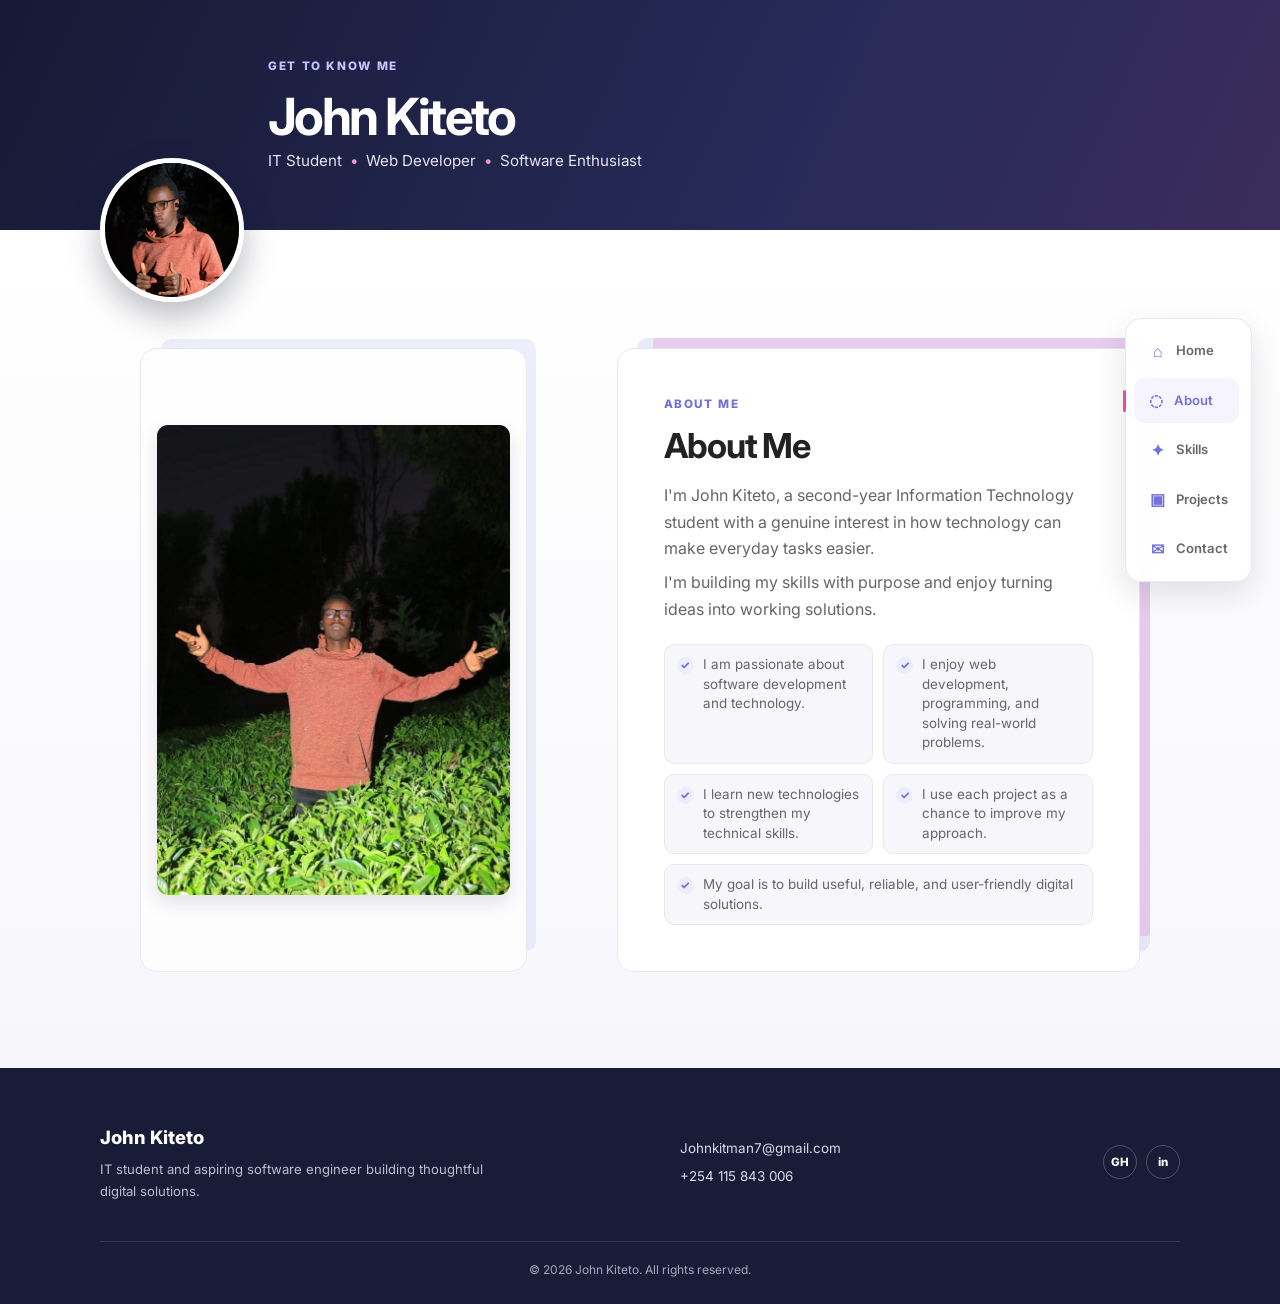
==== commit 77676f4c: "update9" ====
--- a/about.html
+++ b/about.html
@@ -9,6 +9,7 @@
     <link rel="preconnect" href="https://fonts.gstatic.com" crossorigin>
     <link href="https://fonts.googleapis.com/css2?family=Inter:wght@400;500;600;700;800&display=swap" rel="stylesheet">
     <link rel="stylesheet" href="style.css">
+    <link rel="icon" href="favicon.jpeg">
 </head>
 <body>
     <header class="site-header">
@@ -47,7 +48,7 @@
                     <p class="section-label">About me</p>
                     <h2 id="about-title">About Me</h2>
                     <div class="about-introduction">
-                        <p>I'm John Kiteto, a first-year Information Technology student with a genuine interest in how technology can make everyday tasks easier.</p>
+                        <p>I'm John Kiteto, a second-year Information Technology student with a genuine interest in how technology can make everyday tasks easier.</p>
                         <p>I'm building my skills with purpose and enjoy turning ideas into working solutions.</p>
                     </div>
                     <ul class="about-highlights" aria-label="About John Kiteto">
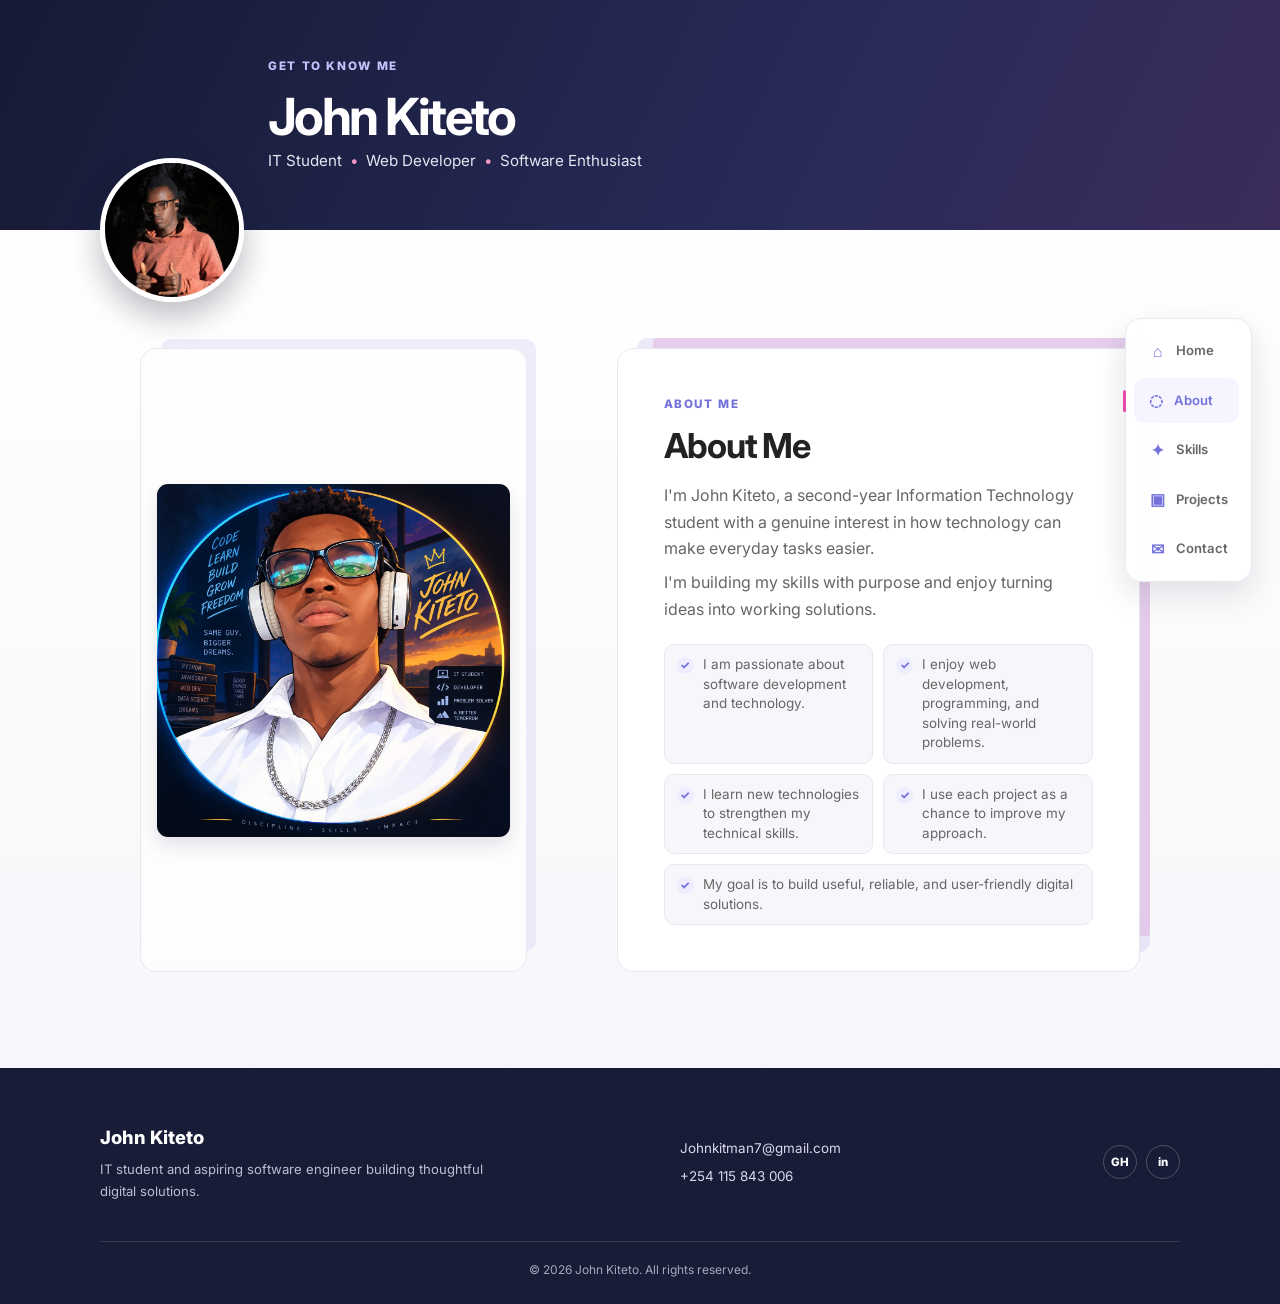
==== commit f85ffdda: "selfie" ====
--- a/about.html
+++ b/about.html
@@ -40,7 +40,7 @@
             <div class="about-layout">
                 <div class="about-media about-media--single" aria-label="Photo of John Kiteto">
                     <figure class="about-image-card">
-                        <img src="bazuu3.jpeg" alt="John Kiteto outdoors">
+                        <img src="selfieBazuu.jpeg" alt="Anime-style profile portrait of John Kiteto">
                     </figure>
                 </div>
 
--- a/style.css
+++ b/style.css
@@ -32,12 +32,12 @@
 .about-layout { display: grid; grid-template-columns: minmax(260px, .85fr) minmax(0, 1.15fr); align-items: center; gap: clamp(42px, 7vw, 96px); width: min(1000px, 100%); margin: 0 auto; }
 .about-media { display: grid; gap: 20px; padding: 16px; border: 1px solid var(--line); border-radius: 16px; background: rgba(255, 255, 255, .7); box-shadow: 15px -15px 0 -6px rgba(114, 114, 218, .11); }
 .about-image-card { margin: 0; overflow: hidden; border-radius: 11px; box-shadow: 0 8px 18px rgba(35, 36, 71, .12); }
-.about-image-card img { display: block; width: 100%; height: 190px; object-fit: cover; transition: transform .3s ease; }
+.about-image-card img { display: block; width: 100%; max-width: 100%; height: auto; transition: transform .3s ease; }
 .about-image-card:hover img { transform: scale(1.045); }
 .about-image-card:hover { box-shadow: 0 14px 25px rgba(35, 36, 71, .18); transform: translateY(-3px); }
 .about-image-card { transition: transform .25s ease, box-shadow .25s ease; }
 .about-media--single { align-content: center; min-height: 100%; }
-.about-media--single .about-image-card img { height: 470px; }
+.about-media--single .about-image-card img { width: min(100%, 470px); margin-inline: auto; }
 .about-copy { padding: clamp(28px, 4vw, 46px); border: 1px solid var(--line); border-radius: 16px; background: #fff; box-shadow: 15px -15px 0 -5px rgba(114, 114, 218, .14), 23px -23px 0 -13px rgba(232, 74, 169, .18); animation: fade-up .8s cubic-bezier(.2, .8, .2, 1) both; }
 .about-copy h2 { margin-bottom: 15px; font-size: clamp(1.55rem, 3vw, 2.15rem); line-height: 1.25; letter-spacing: -.035em; }
 .about-introduction { margin-bottom: 22px; color: var(--muted); font-size: 1rem; }
@@ -68,6 +68,6 @@
 @keyframes fade-up { from { opacity: 0; transform: translateY(24px); } to { opacity: 1; transform: translateY(0); } }
 
 /* Responsive layout */
-@media (max-width: 820px) { .site-header { height: 245px; }.header-content { padding-left: 142px; }.profile-image { width: 118px; height: 118px; }.side-nav { right: 16px; }.nav-link { padding: 8px 10px; }.nav-link span:last-child { display: none; }.hero { padding-top: 96px; }.about-layout { gap: 32px; }.about-image-card img { height: 160px; }.about-media--single .about-image-card img { height: 390px; }.about-copy { padding: 30px; }.footer-content { grid-template-columns: 1.3fr 1fr auto; gap: 20px; } }
-@media (max-width: 600px) { .site-header { height: 345px; }.header-content { justify-content: center; padding: 32px 24px 100px; text-align: center; }.profile-image { top: auto; bottom: 0; left: 50%; width: 132px; height: 132px; transform: translate(-50%, 50%); }.identity { padding-top: 0; }.identity h1 { font-size: 2.25rem; }.identity p:last-child { font-size: .8rem; }.menu-toggle { position: fixed; top: 16px; right: 16px; z-index: 7; display: grid; gap: 4px; width: 44px; height: 44px; padding: 12px; border: 1px solid var(--line); border-radius: 12px; background: #fff; box-shadow: 0 8px 22px rgba(23, 25, 52, .14); cursor: pointer; }.menu-toggle span { height: 2px; background: var(--primary); transition: transform .2s ease, opacity .2s ease; }.menu-toggle[aria-expanded="true"] span:first-child { transform: translateY(6px) rotate(45deg); }.menu-toggle[aria-expanded="true"] span:nth-child(2) { opacity: 0; }.menu-toggle[aria-expanded="true"] span:last-child { transform: translateY(-6px) rotate(-45deg); }.side-nav { top: 70px; right: 16px; transform: translateX(130%); width: 190px; gap: 7px; padding: 12px; transition: transform .25s ease; }.side-nav.open { transform: translateX(0); }.nav-link span:last-child { display: inline; }.nav-link { padding: 10px 13px; }.hero, .section { padding-inline: 20px; }.hero { padding-top: 92px; }.about-layout { grid-template-columns: 1fr; gap: 36px; }.about-image-card img { height: min(58vw, 280px); }.about-media--single .about-image-card img { height: min(105vw, 440px); }.about-copy { padding: 30px 24px; box-shadow: 11px -11px 0 -5px rgba(114, 114, 218, .14), 16px -16px 0 -11px rgba(232, 74, 169, .18); }.about-highlights { grid-template-columns: 1fr; }.about-highlights li:last-child { grid-column: auto; }.intro-card { padding: 30px 24px; box-shadow: 11px -11px 0 -5px rgba(114, 114, 218, .14), 16px -16px 0 -11px rgba(232, 74, 169, .18); }.laptop-gallery { display: grid; grid-template-columns: repeat(2, minmax(0, 1fr)); gap: 16px; margin-top: 62px; }.laptop-card { width: 100%; }.laptop-card:last-child { grid-column: 1 / -1; width: calc(50% - 8px); justify-self: center; }.footer-content { grid-template-columns: 1fr; text-align: center; }.footer-content p { margin-inline: auto; }.footer-contact { justify-items: center; }.social-links { justify-content: center; }.copyright { width: min(100% - 40px, 1080px); margin-top: 30px; } }
+@media (max-width: 820px) { .site-header { height: 245px; }.header-content { padding-left: 142px; }.profile-image { width: 118px; height: 118px; }.side-nav { right: 16px; }.nav-link { padding: 8px 10px; }.nav-link span:last-child { display: none; }.hero { padding-top: 96px; }.about-layout { gap: 32px; }.about-copy { padding: 30px; }.footer-content { grid-template-columns: 1.3fr 1fr auto; gap: 20px; } }
+@media (max-width: 600px) { .site-header { height: 345px; }.header-content { justify-content: center; padding: 32px 24px 100px; text-align: center; }.profile-image { top: auto; bottom: 0; left: 50%; width: 132px; height: 132px; transform: translate(-50%, 50%); }.identity { padding-top: 0; }.identity h1 { font-size: 2.25rem; }.identity p:last-child { font-size: .8rem; }.menu-toggle { position: fixed; top: 16px; right: 16px; z-index: 7; display: grid; gap: 4px; width: 44px; height: 44px; padding: 12px; border: 1px solid var(--line); border-radius: 12px; background: #fff; box-shadow: 0 8px 22px rgba(23, 25, 52, .14); cursor: pointer; }.menu-toggle span { height: 2px; background: var(--primary); transition: transform .2s ease, opacity .2s ease; }.menu-toggle[aria-expanded="true"] span:first-child { transform: translateY(6px) rotate(45deg); }.menu-toggle[aria-expanded="true"] span:nth-child(2) { opacity: 0; }.menu-toggle[aria-expanded="true"] span:last-child { transform: translateY(-6px) rotate(-45deg); }.side-nav { top: 70px; right: 16px; transform: translateX(130%); width: 190px; gap: 7px; padding: 12px; transition: transform .25s ease; }.side-nav.open { transform: translateX(0); }.nav-link span:last-child { display: inline; }.nav-link { padding: 10px 13px; }.hero, .section { padding-inline: 20px; }.hero { padding-top: 92px; }.about-layout { grid-template-columns: 1fr; gap: 36px; }.about-copy { padding: 30px 24px; box-shadow: 11px -11px 0 -5px rgba(114, 114, 218, .14), 16px -16px 0 -11px rgba(232, 74, 169, .18); }.about-highlights { grid-template-columns: 1fr; }.about-highlights li:last-child { grid-column: auto; }.intro-card { padding: 30px 24px; box-shadow: 11px -11px 0 -5px rgba(114, 114, 218, .14), 16px -16px 0 -11px rgba(232, 74, 169, .18); }.laptop-gallery { display: grid; grid-template-columns: repeat(2, minmax(0, 1fr)); gap: 16px; margin-top: 62px; }.laptop-card { width: 100%; }.laptop-card:last-child { grid-column: 1 / -1; width: calc(50% - 8px); justify-self: center; }.footer-content { grid-template-columns: 1fr; text-align: center; }.footer-content p { margin-inline: auto; }.footer-contact { justify-items: center; }.social-links { justify-content: center; }.copyright { width: min(100% - 40px, 1080px); margin-top: 30px; } }
 @media (max-width: 380px) { .identity p:last-child span { padding: 0 1px; }.laptop-gallery { grid-template-columns: 1fr; }.laptop-card:last-child { grid-column: auto; width: 100%; } }
